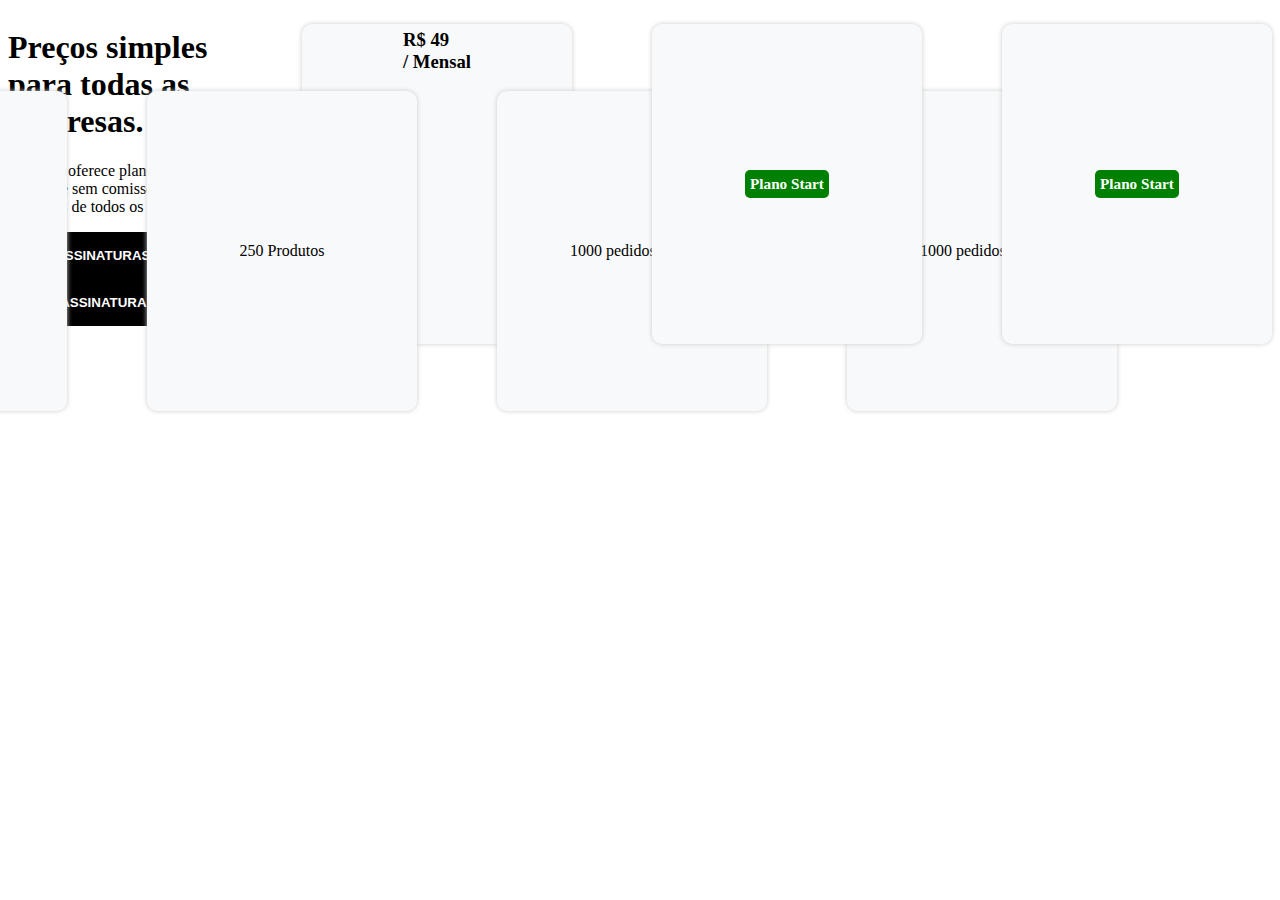
==== planos.html @ 564cc98e "first commit" ====
<!DOCTYPE html>
<html lang="en">
<head>
    <meta charset="UTF-8">
    <meta name="viewport" content="width=device-width, initial-scale=1.0">
    <title>Planos</title>
    <link rel="stylesheet" href="css/plans.css">
</head>
<body>

    <section id="plans">
        <div>
            <h1>Preços simples para todas as empresas.</h1>
            <p>RestApp oferece planos de preços simples e sem comissões para empresas de todos os tamanhos.</p>
            <div class="fpowajfopwa">
                <button>Assinaturas Mensais</button>
                <button>Assinaturas Anuais</button>
            </div>
        </div>
        <div class="plans">
            <ul>
                <li>
                    <h2 class="fowajfwa">Plano Start</h2>
                    <h3>
                        <span class="price">R$ 49</span>
                        <span>/</span>
                        <span>Mensal</span>
                    </h3>
                    <ul>
                        <li>1000 Pedidos / Mês</li>
                        <li>250 Produtos</li>
                        <li>1000 pedidos / mês</li>
                        <li>1000 pedidos / mês</li>
                    </ul>
                </li>
                <li>
                    <h2 class="fowajfwa">Plano Start</h2>
                </li>
                <li>
                    <h2 class="fowajfwa">Plano Start</h2>
                </li>
            </ul>
        </div>
    </section>
    
</body>
</html>
---- css/plans.css ----
#plans {
    display: flex;
}

ul {
    display: flex;
    list-style: none;
    justify-content: center;
}

ul li {
    display: flex;
    flex-direction: column;
    align-items: center;
    justify-content: center;
    border: none;
    padding: 10px;
    height: 300px;
    width: 250px;
    margin-right: 5rem;
    border-radius: 10px;
    background-color: #f8f9fa;
    box-shadow: 0px 0px 5px #ccc;
}

ul li .fowajfwa {
    background-color: green;
    color: #fff;
    font-size: .95rem;
    padding: 5px;
    border-radius: 5px;
}

ul li .price {
    display: flex;
}


ul li:last-child {
    margin-right: 0;
}

.fpowajfopwa {
    display: flex;
    flex-direction: column;
}

.fpowajfopwa button {
    padding: 1rem;
    border: none;
    border-radius: 10px;
    background-color: black;
    color: #fff;
    text-transform: uppercase;
    font-weight: bold;
}
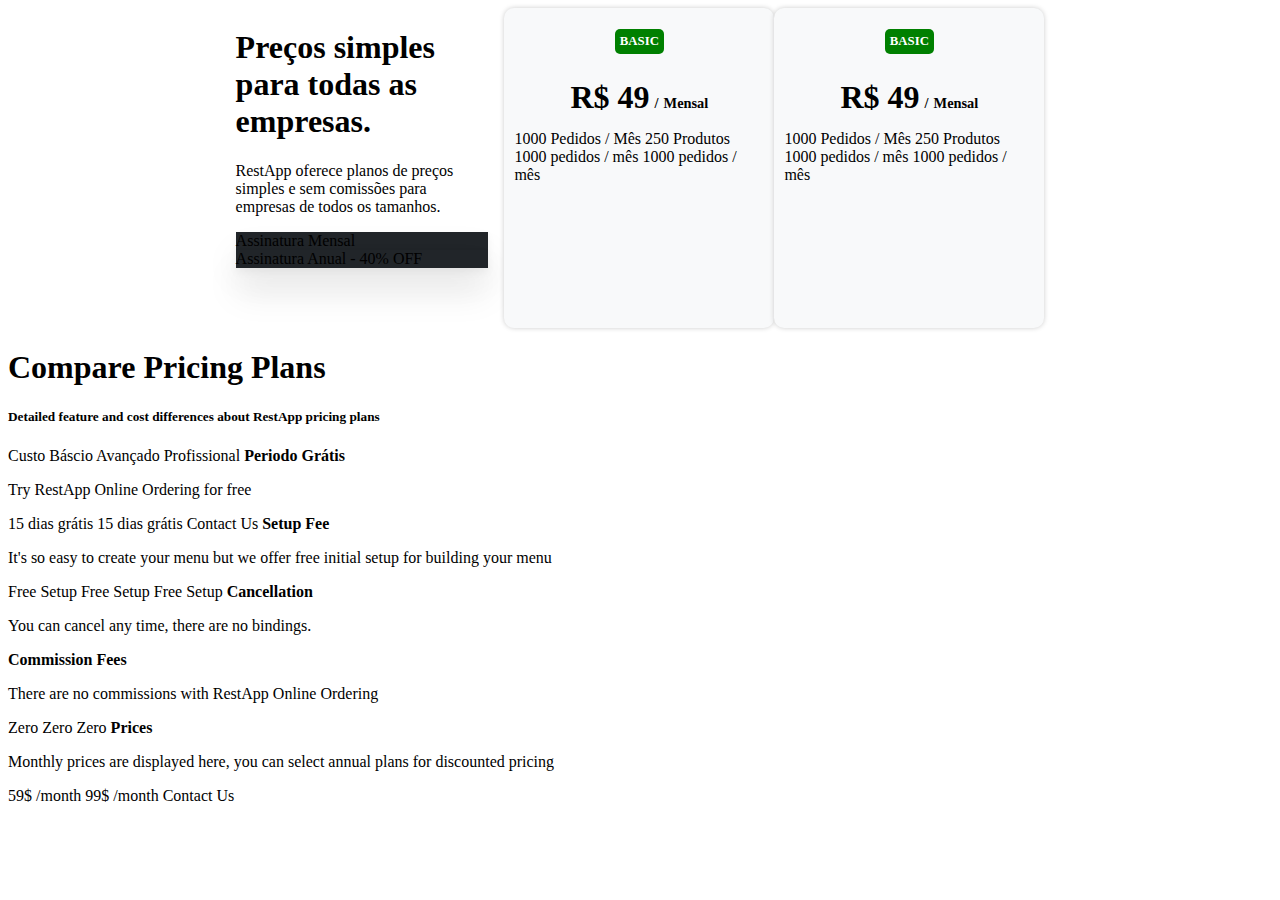
==== commit d5f3c709: "dwadwa" ====
--- a/planos.html
+++ b/planos.html
@@ -7,41 +7,136 @@
     <link rel="stylesheet" href="css/plans.css">
 </head>
 <body>
-
     <section id="plans">
-        <div>
+        <div class="dioawfow">
             <h1>Preços simples para todas as empresas.</h1>
             <p>RestApp oferece planos de preços simples e sem comissões para empresas de todos os tamanhos.</p>
             <div class="fpowajfopwa">
-                <button>Assinaturas Mensais</button>
-                <button>Assinaturas Anuais</button>
+            <input name="plan" id="mensal" type="radio">
+                <label for="mensal">Assinatura Mensal</label>
+            </input>
+            <input name="plan" id="anual" type="radio">
+                <label for="anual">Assinatura Anual - 40% OFF</label>
+            </input>
             </div>
         </div>
-        <div class="plans">
-            <ul>
-                <li>
-                    <h2 class="fowajfwa">Plano Start</h2>
-                    <h3>
-                        <span class="price">R$ 49</span>
-                        <span>/</span>
-                        <span>Mensal</span>
-                    </h3>
-                    <ul>
-                        <li>1000 Pedidos / Mês</li>
-                        <li>250 Produtos</li>
-                        <li>1000 pedidos / mês</li>
-                        <li>1000 pedidos / mês</li>
-                    </ul>
-                </li>
-                <li>
-                    <h2 class="fowajfwa">Plano Start</h2>
-                </li>
-                <li>
-                    <h2 class="fowajfwa">Plano Start</h2>
-                </li>
-            </ul>
+        <div class="content-plans">
+            <div class="plan">
+                <h2 class="title">Basic</h2>
+                <h3 class="price">
+                    <span class="value">R$ 49</span>
+                    <span>/</span>
+                    <span>Mensal</span>
+                </h3>
+                <div class="items">
+                    <span>1000 Pedidos / Mês</span>
+                    <span>250 Produtos</span>
+                    <span>1000 pedidos / mês</span>
+                    <span>1000 pedidos / mês</span>
+                </div>
+            </div>
+
+            <div class="plan">
+                <h2 class="title">Basic</h2>
+                <h3 class="price">
+                    <span class="value">R$ 49</span>
+                    <span>/</span>
+                    <span>Mensal</span>
+                </h3>
+                <div class="items">
+                    <span>1000 Pedidos / Mês</span>
+                    <span>250 Produtos</span>
+                    <span>1000 pedidos / mês</span>
+                    <span>1000 pedidos / mês</span>
+                </div>
+            </div>
         </div>
     </section>
     
+    <section>
+        <h1>Compare Pricing Plans</h1>
+        <h5>Detailed feature and cost differences about RestApp pricing plans</h5>
+        <tr>
+            <th>Custo</th>
+            <th>Báscio</th>
+            <th>Avançado</th>
+            <th>Profissional</th>
+        </tr>
+        <tr>
+            <td>
+                <strong>Periodo Grátis</strong>
+                <p>Try RestApp Online Ordering for free</p>
+            </td>
+            <td>
+                15 dias grátis
+            </td>
+            <td>
+                15 dias grátis
+            </td>
+            <td>
+                Contact Us
+            </td>
+        </tr>
+        <tr>
+            <td>
+                <strong>Setup Fee</strong>
+                <p>It's so easy to create your menu but we offer free initial setup for building your menu</p>
+            </td>
+            <td>
+                Free Setup
+            </td>
+            <td>
+                Free Setup
+            </td>
+            <td>
+                Free Setup
+            </td>
+        </tr>
+        <tr>
+            <td>
+                <strong>Cancellation</strong>
+                <p>You can cancel any time, there are no bindings.</p>
+            </td>
+            <td>
+                <i class="fas fa-check"></i>
+            </td>
+            <td>
+                <i class="fas fa-check"></i>
+            </td>
+            <td>
+                <i class="fas fa-check"></i>
+            </td>
+        </tr>
+        <tr>
+            <td>
+                <strong>Commission Fees</strong>
+                <p>There are no commissions with RestApp Online Ordering</p>
+            </td>
+            <td>
+                Zero
+            </td>
+            <td>
+                Zero
+            </td>
+            <td>
+                Zero
+            </td>
+        </tr>
+        <tr>
+            <td>
+                <strong>Prices</strong>
+                <p>Monthly prices are displayed here, you can select annual plans for discounted pricing</p>
+            </td>
+            <td>
+                59$ /month
+            </td>
+            <td>
+                99$ /month
+            </td>
+            <td>
+                Contact Us
+            </td>
+        </tr>
+    </section>
 </body>
 </html>--- a/css/plans.css
+++ b/css/plans.css
@@ -1,56 +1,72 @@
 #plans {
+    display: flex;
+    justify-content: center;
+    gap: 1rem;
+}
+
+#plans .dioawfow {
+    width: 20%;
+}
+
+#plans .content-plans {
     display: flex;
 }
 
-ul {
+#plans .fpowajfopwa {
     display: flex;
-    list-style: none;
-    justify-content: center;
+    flex-direction: column;
 }
 
-ul li {
+#plans .fpowajfopwa input[type="radio"] {
+    display: none;
+}
+
+
+#plans .fpowajfopwa label {
+    background-color: #212529;
+    box-shadow: 0 .25rem .5rem #0000000d,0 1.5rem 2.2rem #0000001a;
+}
+
+
+#plans .dawww {
+    background-color: #000;
+    border: none;
+    padding: 10px;
+    color: #ccc;
+    font-size: 1.2rem;
+    letter-spacing: 1px;
+    cursor: pointer;
+}
+
+#plans .content-plans .plan {
     display: flex;
     flex-direction: column;
     align-items: center;
-    justify-content: center;
     border: none;
     padding: 10px;
     height: 300px;
     width: 250px;
-    margin-right: 5rem;
     border-radius: 10px;
     background-color: #f8f9fa;
     box-shadow: 0px 0px 5px #ccc;
 }
 
-ul li .fowajfwa {
+#plans .content-plans .plan .title {
     background-color: green;
-    color: #fff;
-    font-size: .95rem;
+    font-size: .8rem;
     padding: 5px;
     border-radius: 5px;
+    color: #ffffff;
+    text-transform: uppercase;
 }
 
-ul li .price {
+#plans .content-plans .plan .price {
     display: flex;
+    font-size: .9rem;
+    align-items: baseline;
+    gap: 5px;
 }
 
-
-ul li:last-child {
-    margin-right: 0;
+#plans .content-plans .plan .price .value {
+    font-size: 2rem;
 }
-
-.fpowajfopwa {
-    display: flex;
-    flex-direction: column;
-}
-
-.fpowajfopwa button {
-    padding: 1rem;
-    border: none;
-    border-radius: 10px;
-    background-color: black;
-    color: #fff;
-    text-transform: uppercase;
-    font-weight: bold;
-}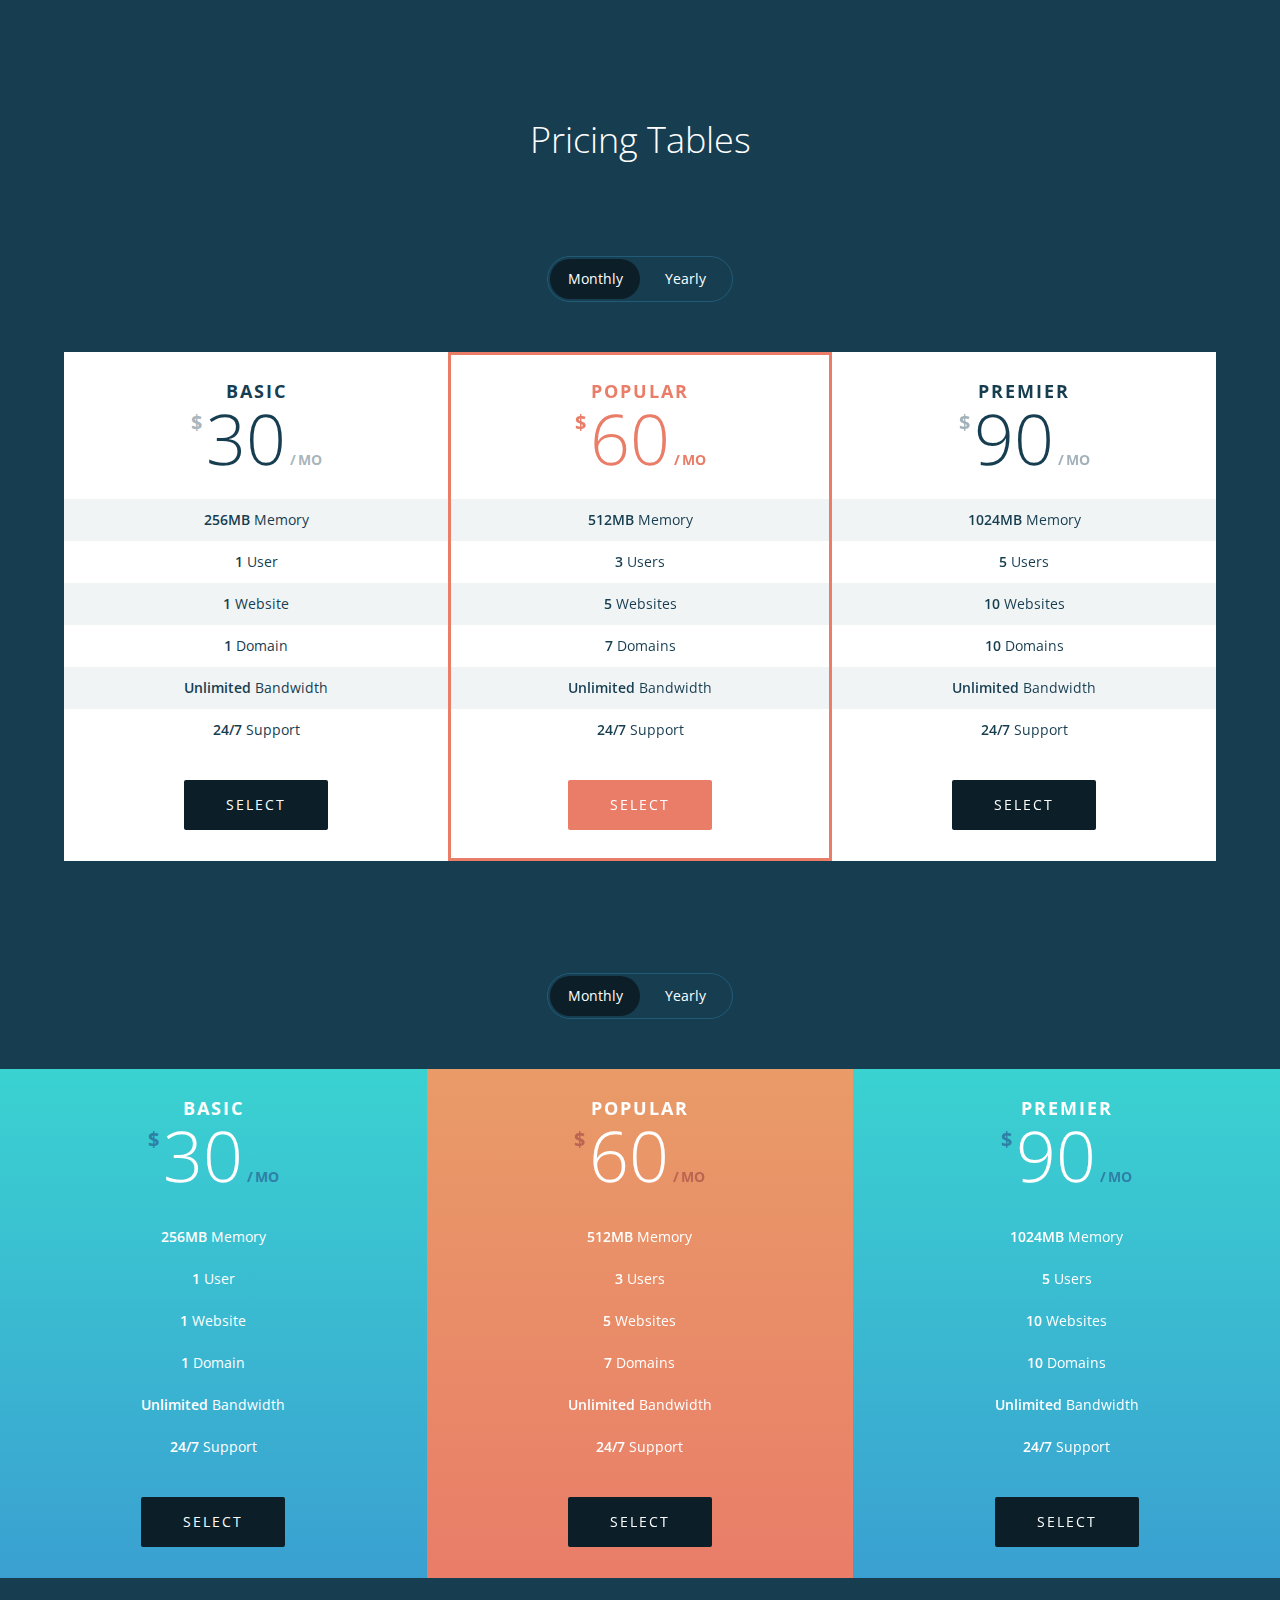
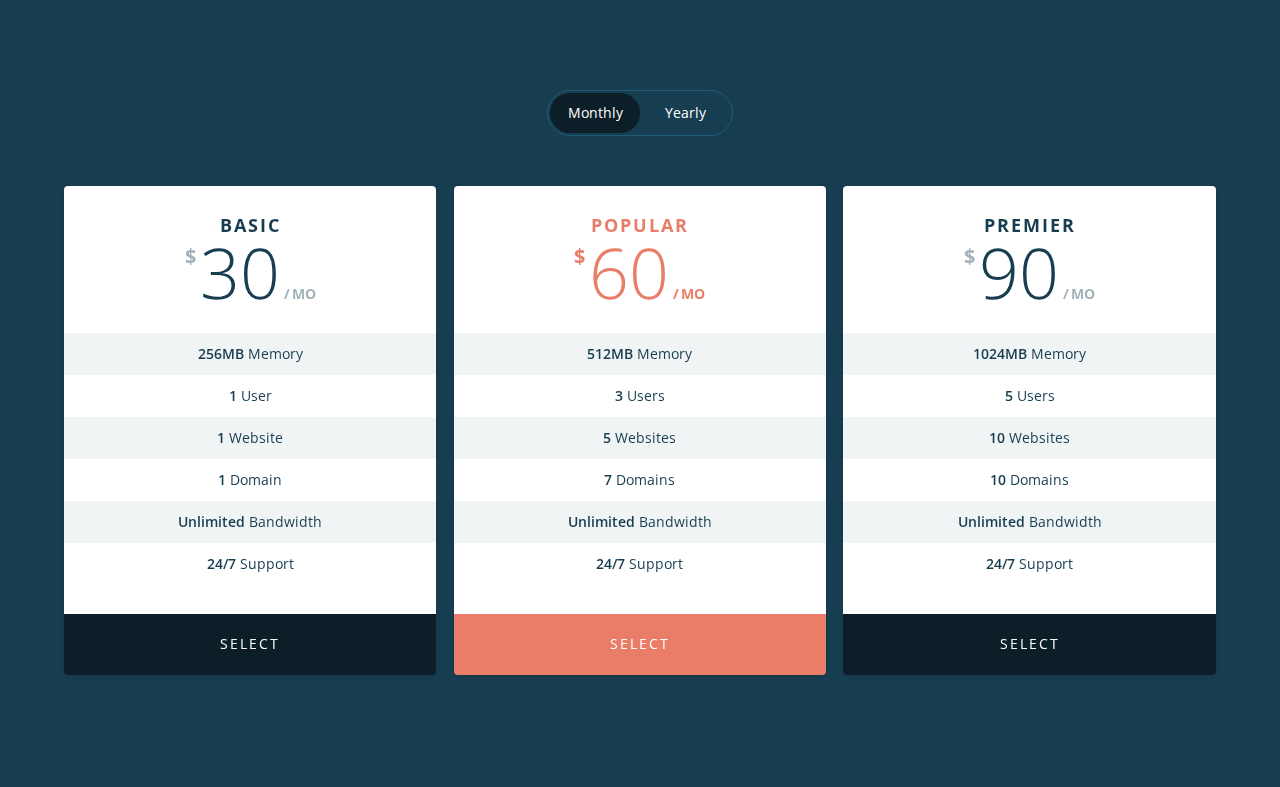
==== commit eb4209f8: "ajusts" ====
--- a/planos.html
+++ b/planos.html
@@ -1,142 +1,583 @@
-<!DOCTYPE html>
-<html lang="en">
+<!doctype html>
+<html lang="en" class="no-js">
 <head>
-    <meta charset="UTF-8">
-    <meta name="viewport" content="width=device-width, initial-scale=1.0">
-    <title>Planos</title>
-    <link rel="stylesheet" href="css/plans.css">
+	<meta charset="UTF-8">
+	<meta name="viewport" content="width=device-width, initial-scale=1">
+
+	<link href='http://fonts.googleapis.com/css?family=Open+Sans:400,300,700' rel='stylesheet' type='text/css'>
+
+	<link rel="stylesheet" href="css/reset.css"> <!-- CSS reset -->
+	<link rel="stylesheet" href="css/plan.css"> <!-- Resource style -->
+	<script src="js/modernizr.js"></script> <!-- Modernizr -->
+  	
+	<title>Pricing Tables | CodyHouse</title>
 </head>
 <body>
-    <section id="plans">
-        <div class="dioawfow">
-            <h1>Preços simples para todas as empresas.</h1>
-            <p>RestApp oferece planos de preços simples e sem comissões para empresas de todos os tamanhos.</p>
-            <div class="fpowajfopwa">
-            <input name="plan" id="mensal" type="radio">
-                <label for="mensal">Assinatura Mensal</label>
-            </input>
-            <input name="plan" id="anual" type="radio">
-                <label for="anual">Assinatura Anual - 40% OFF</label>
-            </input>
-            </div>
-        </div>
-        <div class="content-plans">
-            <div class="plan">
-                <h2 class="title">Basic</h2>
-                <h3 class="price">
-                    <span class="value">R$ 49</span>
-                    <span>/</span>
-                    <span>Mensal</span>
-                </h3>
-                <div class="items">
-                    <span>1000 Pedidos / Mês</span>
-                    <span>250 Produtos</span>
-                    <span>1000 pedidos / mês</span>
-                    <span>1000 pedidos / mês</span>
-                </div>
-            </div>
-
-            <div class="plan">
-                <h2 class="title">Basic</h2>
-                <h3 class="price">
-                    <span class="value">R$ 49</span>
-                    <span>/</span>
-                    <span>Mensal</span>
-                </h3>
-                <div class="items">
-                    <span>1000 Pedidos / Mês</span>
-                    <span>250 Produtos</span>
-                    <span>1000 pedidos / mês</span>
-                    <span>1000 pedidos / mês</span>
-                </div>
-            </div>
-        </div>
-    </section>
-    
-    <section>
-        <h1>Compare Pricing Plans</h1>
-        <h5>Detailed feature and cost differences about RestApp pricing plans</h5>
-        <tr>
-            <th>Custo</th>
-            <th>Báscio</th>
-            <th>Avançado</th>
-            <th>Profissional</th>
-        </tr>
-        <tr>
-            <td>
-                <strong>Periodo Grátis</strong>
-                <p>Try RestApp Online Ordering for free</p>
-            </td>
-            <td>
-                15 dias grátis
-            </td>
-            <td>
-                15 dias grátis
-            </td>
-            <td>
-                Contact Us
-            </td>
-        </tr>
-        <tr>
-            <td>
-                <strong>Setup Fee</strong>
-                <p>It's so easy to create your menu but we offer free initial setup for building your menu</p>
-            </td>
-            <td>
-                Free Setup
-            </td>
-            <td>
-                Free Setup
-            </td>
-            <td>
-                Free Setup
-            </td>
-        </tr>
-        <tr>
-            <td>
-                <strong>Cancellation</strong>
-                <p>You can cancel any time, there are no bindings.</p>
-            </td>
-            <td>
-                <i class="fas fa-check"></i>
-            </td>
-            <td>
-                <i class="fas fa-check"></i>
-            </td>
-            <td>
-                <i class="fas fa-check"></i>
-            </td>
-        </tr>
-        <tr>
-            <td>
-                <strong>Commission Fees</strong>
-                <p>There are no commissions with RestApp Online Ordering</p>
-            </td>
-            <td>
-                Zero
-            </td>
-            <td>
-                Zero
-            </td>
-            <td>
-                Zero
-            </td>
-        </tr>
-        <tr>
-            <td>
-                <strong>Prices</strong>
-                <p>Monthly prices are displayed here, you can select annual plans for discounted pricing</p>
-            </td>
-            <td>
-                59$ /month
-            </td>
-            <td>
-                99$ /month
-            </td>
-            <td>
-                Contact Us
-            </td>
-        </tr>
-    </section>
+	<header class="cd-header">
+		<h1>Pricing Tables</h1>
+	</header>
+
+	<div class="cd-pricing-container">
+		<div class="cd-pricing-switcher">
+			<p class="fieldset">
+				<input type="radio" name="duration-1" value="monthly" id="monthly-1" checked>
+				<label for="monthly-1">Monthly</label>
+				<input type="radio" name="duration-1" value="yearly" id="yearly-1">
+				<label for="yearly-1">Yearly</label>
+				<span class="cd-switch"></span>
+			</p>
+		</div> <!-- .cd-pricing-switcher -->
+		
+		<ul class="cd-pricing-list cd-bounce-invert">
+			<li>
+				<ul class="cd-pricing-wrapper">
+					<li data-type="monthly" class="is-visible">
+						<header class="cd-pricing-header">
+							<h2>Basic</h2>
+
+							<div class="cd-price">
+								<span class="cd-currency">$</span>
+								<span class="cd-value">30</span>
+								<span class="cd-duration">mo</span>
+							</div>
+						</header> <!-- .cd-pricing-header -->
+
+						<div class="cd-pricing-body">
+							<ul class="cd-pricing-features">
+								<li><em>256MB</em> Memory</li>
+								<li><em>1</em> User</li>
+								<li><em>1</em> Website</li>
+								<li><em>1</em> Domain</li>
+								<li><em>Unlimited</em> Bandwidth</li>
+								<li><em>24/7</em> Support</li>
+							</ul>
+						</div> <!-- .cd-pricing-body -->
+
+						<footer class="cd-pricing-footer">
+							<a class="cd-select" href="http://codyhouse.co/?p=429">Select</a>
+						</footer> <!-- .cd-pricing-footer -->
+					</li>
+
+					<li data-type="yearly" class="is-hidden">
+						<header class="cd-pricing-header">
+							<h2>Basic</h2>
+							<div class="cd-price">
+								<span class="cd-currency">$</span>
+								<span class="cd-value">320</span>
+								<span class="cd-duration">yr</span>
+							</div>
+						</header> <!-- .cd-pricing-header -->
+
+						<div class="cd-pricing-body">
+							<ul class="cd-pricing-features">
+								<li><em>256MB</em> Memory</li>
+								<li><em>1</em> User</li>
+								<li><em>1</em> Website</li>
+								<li><em>1</em> Domain</li>
+								<li><em>Unlimited</em> Bandwidth</li>
+								<li><em>24/7</em> Support</li>
+							</ul>
+						</div> <!-- .cd-pricing-body -->
+
+						<footer class="cd-pricing-footer">
+							<a class="cd-select" href="http://codyhouse.co/?p=429">Select</a>
+						</footer> <!-- .cd-pricing-footer -->
+					</li>
+				</ul> <!-- .cd-pricing-wrapper -->
+			</li>
+
+			<li class="cd-popular">
+				<ul class="cd-pricing-wrapper">
+					<li data-type="monthly" class="is-visible">
+						<header class="cd-pricing-header">
+							<h2>Popular</h2>
+
+							<div class="cd-price">
+								<span class="cd-currency">$</span>
+								<span class="cd-value">60</span>
+								<span class="cd-duration">mo</span>
+							</div>
+						</header> <!-- .cd-pricing-header -->
+
+						<div class="cd-pricing-body">
+							<ul class="cd-pricing-features">
+								<li><em>512MB</em> Memory</li>
+								<li><em>3</em> Users</li>
+								<li><em>5</em> Websites</li>
+								<li><em>7</em> Domains</li>
+								<li><em>Unlimited</em> Bandwidth</li>
+								<li><em>24/7</em> Support</li>
+							</ul>
+						</div> <!-- .cd-pricing-body -->
+
+						<footer class="cd-pricing-footer">
+							<a class="cd-select" href="http://codyhouse.co/?p=429">Select</a>
+						</footer> <!-- .cd-pricing-footer -->
+					</li>
+
+					<li data-type="yearly" class="is-hidden">
+						<header class="cd-pricing-header">
+							<h2>Popular</h2>
+
+							<div class="cd-price">
+								<span class="cd-currency">$</span>
+								<span class="cd-value">630</span>
+								<span class="cd-duration">yr</span>
+							</div>
+						</header> <!-- .cd-pricing-header -->
+
+						<div class="cd-pricing-body">
+							<ul class="cd-pricing-features">
+								<li><em>512MB</em> Memory</li>
+								<li><em>3</em> Users</li>
+								<li><em>5</em> Websites</li>
+								<li><em>7</em> Domains</li>
+								<li><em>Unlimited</em> Bandwidth</li>
+								<li><em>24/7</em> Support</li>
+							</ul>
+						</div> <!-- .cd-pricing-body -->
+
+						<footer class="cd-pricing-footer">
+							<a class="cd-select" href="http://codyhouse.co/?p=429">Select</a>
+						</footer> <!-- .cd-pricing-footer -->
+					</li>
+				</ul> <!-- .cd-pricing-wrapper -->
+			</li>
+
+			<li>
+				<ul class="cd-pricing-wrapper">
+					<li data-type="monthly" class="is-visible">
+						<header class="cd-pricing-header">
+							<h2>Premier</h2>
+
+							<div class="cd-price">
+								<span class="cd-currency">$</span>
+								<span class="cd-value">90</span>
+								<span class="cd-duration">mo</span>
+							</div>
+						</header> <!-- .cd-pricing-header -->
+
+						<div class="cd-pricing-body">
+							<ul class="cd-pricing-features">
+								<li><em>1024MB</em> Memory</li>
+								<li><em>5</em> Users</li>
+								<li><em>10</em> Websites</li>
+								<li><em>10</em> Domains</li>
+								<li><em>Unlimited</em> Bandwidth</li>
+								<li><em>24/7</em> Support</li>
+							</ul>
+						</div> <!-- .cd-pricing-body -->
+
+						<footer class="cd-pricing-footer">
+							<a class="cd-select" href="http://codyhouse.co/?p=429">Select</a>
+						</footer>  <!-- .cd-pricing-footer -->
+					</li>
+
+					<li data-type="yearly" class="is-hidden">
+						<header class="cd-pricing-header">
+							<h2>Premier</h2>
+							<div class="cd-price">
+								<span class="cd-currency">$</span>
+								<span class="cd-value">950</span>
+								<span class="cd-duration">yr</span>
+							</div>
+						</header> <!-- .cd-pricing-header -->
+
+						<div class="cd-pricing-body">
+							<ul class="cd-pricing-features">
+								<li><em>1024MB</em> Memory</li>
+								<li><em>5</em> Users</li>
+								<li><em>10</em> Websites</li>
+								<li><em>10</em> Domains</li>
+								<li><em>Unlimited</em> Bandwidth</li>
+								<li><em>24/7</em> Support</li>
+							</ul>
+						</div> <!-- .cd-pricing-body -->
+
+						<footer class="cd-pricing-footer">
+							<a class="cd-select" href="http://codyhouse.co/?p=429">Select</a>
+						</footer>  <!-- .cd-pricing-footer -->
+					</li>
+				</ul> <!-- .cd-pricing-wrapper -->
+			</li>
+		</ul> <!-- .cd-pricing-list -->
+	</div> <!-- .cd-pricing-container -->
+
+	<div class="cd-pricing-container cd-full-width cd-secondary-theme">
+		<div class="cd-pricing-switcher">
+			<p class="fieldset">
+				<input type="radio" name="duration" value="monthly" id="monthly" checked>
+				<label for="monthly">Monthly</label>
+				<input type="radio" name="duration" value="yearly" id="yearly">
+				<label for="yearly">Yearly</label>
+				<span class="cd-switch"></span>
+			</p>
+		</div> <!-- .cd-pricing-switcher -->
+
+		<ul class="cd-pricing-list cd-bounce-invert">
+			<li>
+				<ul class="cd-pricing-wrapper">
+					<li data-type="monthly" class="is-visible">
+						<header class="cd-pricing-header">
+							<h2>Basic</h2>
+
+							<div class="cd-price">
+								<span class="cd-currency">$</span>
+								<span class="cd-value">30</span>
+								<span class="cd-duration">mo</span>
+							</div>
+						</header> <!-- .cd-pricing-header -->
+
+						<div class="cd-pricing-body">
+							<ul class="cd-pricing-features">
+								<li><em>256MB</em> Memory</li>
+								<li><em>1</em> User</li>
+								<li><em>1</em> Website</li>
+								<li><em>1</em> Domain</li>
+								<li><em>Unlimited</em> Bandwidth</li>
+								<li><em>24/7</em> Support</li>
+							</ul>
+						</div> <!-- .cd-pricing-body -->
+
+						<footer class="cd-pricing-footer">
+							<a class="cd-select" href="http://codyhouse.co/?p=429">Select</a>
+						</footer> <!-- .cd-pricing-footer -->
+					</li>
+
+					<li data-type="yearly" class="is-hidden">
+						<header class="cd-pricing-header">
+							<h2>Basic</h2>
+
+							<div class="cd-price">
+								<span class="cd-currency">$</span>
+								<span class="cd-value">320</span>
+								<span class="cd-duration">yr</span>
+							</div>
+						</header> <!-- .cd-pricing-header -->
+
+						<div class="cd-pricing-body">
+							<ul class="cd-pricing-features">
+								<li><em>256MB</em> Memory</li>
+								<li><em>1</em> User</li>
+								<li><em>1</em> Website</li>
+								<li><em>1</em> Domain</li>
+								<li><em>Unlimited</em> Bandwidth</li>
+								<li><em>24/7</em> Support</li>
+							</ul>
+						</div> <!-- .cd-pricing-body -->
+
+						<footer class="cd-pricing-footer">
+							<a class="cd-select" href="http://codyhouse.co/?p=429">Select</a>
+						</footer> <!-- .cd-pricing-footer -->
+					</li>
+				</ul> <!-- .cd-pricing-wrapper -->
+			</li>
+
+			<li class="cd-popular">
+				<ul class="cd-pricing-wrapper">
+					<li data-type="monthly" class="is-visible">
+						<header class="cd-pricing-header">
+							<h2>Popular</h2>
+
+							<div class="cd-price">
+								<span class="cd-currency">$</span>
+								<span class="cd-value">60</span>
+								<span class="cd-duration">mo</span>
+							</div>
+						</header> <!-- .cd-pricing-header -->
+
+						<div class="cd-pricing-body">
+							<ul class="cd-pricing-features">
+								<li><em>512MB</em> Memory</li>
+								<li><em>3</em> Users</li>
+								<li><em>5</em> Websites</li>
+								<li><em>7</em> Domains</li>
+								<li><em>Unlimited</em> Bandwidth</li>
+								<li><em>24/7</em> Support</li>
+							</ul>
+						</div> <!-- .cd-pricing-body -->
+
+						<footer class="cd-pricing-footer">
+							<a class="cd-select" href="http://codyhouse.co/?p=429">Select</a>
+						</footer> <!-- .cd-pricing-footer -->
+					</li>
+
+					<li data-type="yearly" class="is-hidden">
+						<header class="cd-pricing-header">
+							<h2>Popular</h2>
+
+							<div class="cd-price">
+								<span class="cd-currency">$</span>
+								<span class="cd-value">630</span>
+								<span class="cd-duration">yr</span>
+							</div>
+						</header> <!-- .cd-pricing-header -->
+
+						<div class="cd-pricing-body">
+							<ul class="cd-pricing-features">
+								<li><em>512MB</em> Memory</li>
+								<li><em>3</em> Users</li>
+								<li><em>5</em> Websites</li>
+								<li><em>7</em> Domains</li>
+								<li><em>Unlimited</em> Bandwidth</li>
+								<li><em>24/7</em> Support</li>
+							</ul>
+						</div> <!-- .cd-pricing-body -->
+
+						<footer class="cd-pricing-footer">
+							<a class="cd-select" href="http://codyhouse.co/?p=429">Select</a>
+						</footer> <!-- .cd-pricing-footer -->
+					</li>
+				</ul>
+			</li> <!-- .cd-pricing-wrapper -->
+
+			<li>
+				<ul class="cd-pricing-wrapper">
+					<li data-type="monthly" class="is-visible">
+						<header class="cd-pricing-header">
+							<h2>Premier</h2>
+
+							<div class="cd-price">
+								<span class="cd-currency">$</span>
+								<span class="cd-value">90</span>
+								<span class="cd-duration">mo</span>
+							</div>
+						</header> <!-- .cd-pricing-header -->
+
+						<div class="cd-pricing-body">
+							<ul class="cd-pricing-features">
+								<li><em>1024MB</em> Memory</li>
+								<li><em>5</em> Users</li>
+								<li><em>10</em> Websites</li>
+								<li><em>10</em> Domains</li>
+								<li><em>Unlimited</em> Bandwidth</li>
+								<li><em>24/7</em> Support</li>
+							</ul>
+						</div> <!-- .cd-pricing-body -->
+
+						<footer class="cd-pricing-footer">
+							<a class="cd-select" href="http://codyhouse.co/?p=429">Select</a>
+						</footer> <!-- .cd-pricing-footer -->
+					</li>
+
+					<li data-type="yearly" class="is-hidden">
+						<header class="cd-pricing-header">
+							<h2>Premier</h2>
+
+							<div class="cd-price">
+								<span class="cd-currency">$</span>
+								<span class="cd-value">950</span>
+								<span class="cd-duration">yr</span>
+							</div>
+						</header> <!-- .cd-pricing-header -->
+
+						<div class="cd-pricing-body">
+							<ul class="cd-pricing-features">
+								<li><em>1024MB</em> Memory</li>
+								<li><em>5</em> Users</li>
+								<li><em>10</em> Websites</li>
+								<li><em>10</em> Domains</li>
+								<li><em>Unlimited</em> Bandwidth</li>
+								<li><em>24/7</em> Support</li>
+							</ul>
+						</div> <!-- .cd-pricing-body -->
+
+						<footer class="cd-pricing-footer">
+							<a class="cd-select" href="http://codyhouse.co/?p=429">Select</a>
+						</footer> <!-- .cd-pricing-footer -->
+					</li>
+				</ul> <!-- .cd-pricing-wrapper -->
+			</li>
+		</ul> <!-- .cd-pricing-list -->
+	</div> <!-- .cd-pricing-container -->
+
+	<div class="cd-pricing-container cd-has-margins">
+		<div class="cd-pricing-switcher">
+			<p class="fieldset">
+				<input type="radio" name="duration-2" value="monthly" id="monthly-2" checked>
+				<label for="monthly-2">Monthly</label>
+				<input type="radio" name="duration-2" value="yearly" id="yearly-2">
+				<label for="yearly-2">Yearly</label>
+				<span class="cd-switch"></span>
+			</p>
+		</div> <!-- .cd-pricing-switcher -->
+
+		<ul class="cd-pricing-list cd-bounce-invert">
+			<li>
+				<ul class="cd-pricing-wrapper">
+					<li data-type="monthly" class="is-visible">
+						<header class="cd-pricing-header">
+							<h2>Basic</h2>
+
+							<div class="cd-price">
+								<span class="cd-currency">$</span>
+								<span class="cd-value">30</span>
+								<span class="cd-duration">mo</span>
+							</div>
+						</header> <!-- .cd-pricing-header -->
+
+						<div class="cd-pricing-body">
+							<ul class="cd-pricing-features">
+								<li><em>256MB</em> Memory</li>
+								<li><em>1</em> User</li>
+								<li><em>1</em> Website</li>
+								<li><em>1</em> Domain</li>
+								<li><em>Unlimited</em> Bandwidth</li>
+								<li><em>24/7</em> Support</li>
+							</ul>
+						</div> <!-- .cd-pricing-body -->
+
+						<footer class="cd-pricing-footer">
+							<a class="cd-select" href="http://codyhouse.co/?p=429">Select</a>
+						</footer>  <!-- .cd-pricing-footer -->
+					</li>
+
+					<li data-type="yearly" class="is-hidden">
+						<header class="cd-pricing-header">
+							<h2>Basic</h2>
+
+							<div class="cd-price">
+								<span class="cd-currency">$</span>
+								<span class="cd-value">320</span>
+								<span class="cd-duration">yr</span>
+							</div>
+						</header> <!-- .cd-pricing-header -->
+
+						<div class="cd-pricing-body">
+							<ul class="cd-pricing-features">
+								<li><em>256MB</em> Memory</li>
+								<li><em>1</em> User</li>
+								<li><em>1</em> Website</li>
+								<li><em>1</em> Domain</li>
+								<li><em>Unlimited</em> Bandwidth</li>
+								<li><em>24/7</em> Support</li>
+							</ul>
+						</div> <!-- .cd-pricing-body -->
+
+						<footer class="cd-pricing-footer">
+							<a class="cd-select" href="http://codyhouse.co/?p=429">Select</a>
+						</footer>  <!-- .cd-pricing-footer -->
+					</li>
+				</ul> <!-- .cd-pricing-wrapper -->
+			</li>
+
+			<li class="cd-popular">
+				<ul class="cd-pricing-wrapper">
+					<li data-type="monthly" class="is-visible">
+						<header class="cd-pricing-header">
+							<h2>Popular</h2>
+							<div class="cd-price">
+								<span class="cd-currency">$</span>
+								<span class="cd-value">60</span>
+								<span class="cd-duration">mo</span>
+							</div>
+						</header> <!-- .cd-pricing-header -->
+
+						<div class="cd-pricing-body">
+							<ul class="cd-pricing-features">
+								<li><em>512MB</em> Memory</li>
+								<li><em>3</em> Users</li>
+								<li><em>5</em> Websites</li>
+								<li><em>7</em> Domains</li>
+								<li><em>Unlimited</em> Bandwidth</li>
+								<li><em>24/7</em> Support</li>
+							</ul>
+						</div> <!-- .cd-pricing-body -->
+
+						<footer class="cd-pricing-footer">
+							<a class="cd-select" href="http://codyhouse.co/?p=429">Select</a>
+						</footer>  <!-- .cd-pricing-footer -->
+					</li>
+
+					<li data-type="yearly" class="is-hidden">
+						<header class="cd-pricing-header">
+							<h2>Popular</h2>
+
+							<div class="cd-price">
+								<span class="cd-currency">$</span>
+								<span class="cd-value">630</span>
+								<span class="cd-duration">yr</span>
+							</div>
+						</header> <!-- .cd-pricing-header -->
+
+						<div class="cd-pricing-body">
+							<ul class="cd-pricing-features">
+								<li><em>512MB</em> Memory</li>
+								<li><em>3</em> Users</li>
+								<li><em>5</em> Websites</li>
+								<li><em>7</em> Domains</li>
+								<li><em>Unlimited</em> Bandwidth</li>
+								<li><em>24/7</em> Support</li>
+							</ul>
+						</div> <!-- .cd-pricing-body -->
+
+						<footer class="cd-pricing-footer">
+							<a class="cd-select" href="http://codyhouse.co/?p=429">Select</a>
+						</footer>  <!-- .cd-pricing-footer -->
+					</li>
+				</ul> <!-- .cd-pricing-wrapper -->
+			</li>
+
+			<li>
+				<ul class="cd-pricing-wrapper">
+					<li data-type="monthly" class="is-visible">
+						<header class="cd-pricing-header">
+							<h2>Premier</h2>
+
+							<div class="cd-price">
+								<span class="cd-currency">$</span>
+								<span class="cd-value">90</span>
+								<span class="cd-duration">mo</span>
+							</div>
+						</header> <!-- .cd-pricing-header -->
+
+						<div class="cd-pricing-body">
+							<ul class="cd-pricing-features">
+								<li><em>1024MB</em> Memory</li>
+								<li><em>5</em> Users</li>
+								<li><em>10</em> Websites</li>
+								<li><em>10</em> Domains</li>
+								<li><em>Unlimited</em> Bandwidth</li>
+								<li><em>24/7</em> Support</li>
+							</ul>
+						</div> <!-- .cd-pricing-body -->
+
+						<footer class="cd-pricing-footer">
+							<a class="cd-select" href="http://codyhouse.co/?p=429">Select</a>
+						</footer>  <!-- .cd-pricing-footer -->
+					</li>
+
+					<li data-type="yearly" class="is-hidden">
+						<header class="cd-pricing-header">
+							<h2>Premier</h2>
+
+							<div class="cd-price">
+								<span class="cd-currency">$</span>
+								<span class="cd-value">950</span>
+								<span class="cd-duration">yr</span>
+							</div>
+						</header> <!-- .cd-pricing-header -->
+
+						<div class="cd-pricing-body">
+							<ul class="cd-pricing-features">
+								<li><em>1024MB</em> Memory</li>
+								<li><em>5</em> Users</li>
+								<li><em>10</em> Websites</li>
+								<li><em>10</em> Domains</li>
+								<li><em>Unlimited</em> Bandwidth</li>
+								<li><em>24/7</em> Support</li>
+							</ul>
+						</div> <!-- .cd-pricing-body -->
+
+						<footer class="cd-pricing-footer">
+							<a class="cd-select" href="http://codyhouse.co/?p=429">Select</a>
+						</footer>  <!-- .cd-pricing-footer -->
+					</li>
+				</ul> <!-- .cd-pricing-wrapper -->
+			</li>
+		</ul> <!-- .cd-pricing-list -->
+	</div> <!-- .cd-pricing-container -->	
+<script src="js/jquery-2.1.1.js"></script>
+<script src="js/main.js"></script> <!-- Resource jQuery -->
 </body>
 </html>--- a/css/plan.css
+++ b/css/plan.css
@@ -0,0 +1,782 @@
+/* -------------------------------- 
+
+Primary style
+
+-------------------------------- */
+*, *::after, *::before {
+  -webkit-box-sizing: border-box;
+  -moz-box-sizing: border-box;
+  box-sizing: border-box;
+}
+
+html {
+  font-size: 62.5%;
+}
+
+html * {
+  -webkit-font-smoothing: antialiased;
+  -moz-osx-font-smoothing: grayscale;
+}
+
+body {
+  font-size: 1.6rem;
+  font-family: "Open Sans", sans-serif;
+  color: #173d50;
+  background-color: #173d50;
+}
+
+a {
+  color: #e97d68;
+  text-decoration: none;
+}
+
+/* -------------------------------- 
+
+Main Components 
+
+-------------------------------- */
+.cd-header {
+  height: 100px;
+  line-height: 170px;
+  position: relative;
+}
+.cd-header h1 {
+  text-align: center;
+  color: #FFFFFF;
+  font-size: 2.2rem;
+}
+@media only screen and (min-width: 768px) {
+  .cd-header {
+    height: 160px;
+    line-height: 280px;
+  }
+  .cd-header h1 {
+    font-size: 3.6rem;
+    font-weight: 300;
+  }
+}
+
+.cd-pricing-container {
+  width: 90%;
+  max-width: 1170px;
+  margin: 4em auto;
+}
+@media only screen and (min-width: 768px) {
+  .cd-pricing-container {
+    margin: 6em auto;
+  }
+  .cd-pricing-container.cd-full-width {
+    width: 100%;
+    max-width: none;
+  }
+}
+
+.cd-pricing-switcher {
+  text-align: center;
+}
+.cd-pricing-switcher .fieldset {
+  display: inline-block;
+  position: relative;
+  padding: 2px;
+  border-radius: 50em;
+  border: 1px solid #225b78;
+}
+.cd-pricing-switcher input[type="radio"] {
+  position: absolute;
+  opacity: 0;
+}
+.cd-pricing-switcher label {
+  position: relative;
+  z-index: 1;
+  display: inline-block;
+  float: left;
+  width: 90px;
+  height: 40px;
+  line-height: 40px;
+  cursor: pointer;
+  font-size: 1.4rem;
+  color: #FFFFFF;
+}
+.cd-pricing-switcher .cd-switch {
+  /* floating background */
+  position: absolute;
+  top: 2px;
+  left: 2px;
+  height: 40px;
+  width: 90px;
+  background-color: #0c1f28;
+  border-radius: 50em;
+  -webkit-transition: -webkit-transform 0.5s;
+  -moz-transition: -moz-transform 0.5s;
+  transition: transform 0.5s;
+}
+.cd-pricing-switcher input[type="radio"]:checked + label + .cd-switch,
+.cd-pricing-switcher input[type="radio"]:checked + label:nth-of-type(n) + .cd-switch {
+  /* use label:nth-of-type(n) to fix a bug on safari with multiple adjacent-sibling selectors*/
+  -webkit-transform: translateX(90px);
+  -moz-transform: translateX(90px);
+  -ms-transform: translateX(90px);
+  -o-transform: translateX(90px);
+  transform: translateX(90px);
+}
+
+.no-js .cd-pricing-switcher {
+  display: none;
+}
+
+.cd-pricing-list {
+  margin: 2em 0 0;
+}
+.cd-pricing-list > li {
+  position: relative;
+  margin-bottom: 1em;
+}
+@media only screen and (min-width: 768px) {
+  .cd-pricing-list {
+    margin: 3em 0 0;
+  }
+  .cd-pricing-list:after {
+    content: "";
+    display: table;
+    clear: both;
+  }
+  .cd-pricing-list > li {
+    width: 33.3333333333%;
+    float: left;
+  }
+  .cd-has-margins .cd-pricing-list > li {
+    width: 32.3333333333%;
+    float: left;
+    margin-right: 1.5%;
+  }
+  .cd-has-margins .cd-pricing-list > li:last-of-type {
+    margin-right: 0;
+  }
+}
+
+.cd-pricing-wrapper {
+  /* this is the item that rotates */
+  position: relative;
+}
+.touch .cd-pricing-wrapper {
+  /* fix a bug on IOS8 - rotating elements dissapear*/
+  -webkit-perspective: 2000px;
+  -moz-perspective: 2000px;
+  perspective: 2000px;
+}
+.cd-pricing-wrapper.is-switched .is-visible {
+  /* totate the tables - anticlockwise rotation */
+  -webkit-transform: rotateY(180deg);
+  -moz-transform: rotateY(180deg);
+  -ms-transform: rotateY(180deg);
+  -o-transform: rotateY(180deg);
+  transform: rotateY(180deg);
+  -webkit-animation: cd-rotate 0.5s;
+  -moz-animation: cd-rotate 0.5s;
+  animation: cd-rotate 0.5s;
+}
+.cd-pricing-wrapper.is-switched .is-hidden {
+  /* totate the tables - anticlockwise rotation */
+  -webkit-transform: rotateY(0);
+  -moz-transform: rotateY(0);
+  -ms-transform: rotateY(0);
+  -o-transform: rotateY(0);
+  transform: rotateY(0);
+  -webkit-animation: cd-rotate-inverse 0.5s;
+  -moz-animation: cd-rotate-inverse 0.5s;
+  animation: cd-rotate-inverse 0.5s;
+  opacity: 0;
+}
+.cd-pricing-wrapper.is-switched .is-selected {
+  opacity: 1;
+}
+.cd-pricing-wrapper.is-switched.reverse-animation .is-visible {
+  /* invert rotation direction - clockwise rotation */
+  -webkit-transform: rotateY(-180deg);
+  -moz-transform: rotateY(-180deg);
+  -ms-transform: rotateY(-180deg);
+  -o-transform: rotateY(-180deg);
+  transform: rotateY(-180deg);
+  -webkit-animation: cd-rotate-back 0.5s;
+  -moz-animation: cd-rotate-back 0.5s;
+  animation: cd-rotate-back 0.5s;
+}
+.cd-pricing-wrapper.is-switched.reverse-animation .is-hidden {
+  /* invert rotation direction - clockwise rotation */
+  -webkit-transform: rotateY(0);
+  -moz-transform: rotateY(0);
+  -ms-transform: rotateY(0);
+  -o-transform: rotateY(0);
+  transform: rotateY(0);
+  -webkit-animation: cd-rotate-inverse-back 0.5s;
+  -moz-animation: cd-rotate-inverse-back 0.5s;
+  animation: cd-rotate-inverse-back 0.5s;
+  opacity: 0;
+}
+.cd-pricing-wrapper.is-switched.reverse-animation .is-selected {
+  opacity: 1;
+}
+.cd-pricing-wrapper > li {
+  background-color: #FFFFFF;
+  -webkit-backface-visibility: hidden;
+  backface-visibility: hidden;
+  /* Firefox bug - 3D CSS transform, jagged edges */
+  outline: 1px solid transparent;
+}
+.cd-pricing-wrapper > li::after {
+  /* subtle gradient layer on the right - to indicate it's possible to scroll */
+  content: '';
+  position: absolute;
+  top: 0;
+  right: 0;
+  height: 100%;
+  width: 50px;
+  pointer-events: none;
+  background: -webkit-linear-gradient( right , #FFFFFF, rgba(255, 255, 255, 0));
+  background: linear-gradient(to left, #FFFFFF, rgba(255, 255, 255, 0));
+}
+.cd-pricing-wrapper > li.is-ended::after {
+  /* class added in jQuery - remove the gradient layer when it's no longer possible to scroll */
+  display: none;
+}
+.cd-pricing-wrapper .is-visible {
+  /* the front item, visible by default */
+  position: relative;
+  z-index: 5;
+}
+.cd-pricing-wrapper .is-hidden {
+  /* the hidden items, right behind the front one */
+  position: absolute;
+  top: 0;
+  left: 0;
+  height: 100%;
+  width: 100%;
+  z-index: 1;
+  -webkit-transform: rotateY(180deg);
+  -moz-transform: rotateY(180deg);
+  -ms-transform: rotateY(180deg);
+  -o-transform: rotateY(180deg);
+  transform: rotateY(180deg);
+}
+.cd-pricing-wrapper .is-selected {
+  /* the next item that will be visible */
+  z-index: 3 !important;
+}
+@media only screen and (min-width: 768px) {
+  .cd-pricing-wrapper > li::before {
+    /* separator between pricing tables - visible when number of tables > 3 */
+    content: '';
+    position: absolute;
+    z-index: 6;
+    left: -1px;
+    top: 50%;
+    bottom: auto;
+    -webkit-transform: translateY(-50%);
+    -moz-transform: translateY(-50%);
+    -ms-transform: translateY(-50%);
+    -o-transform: translateY(-50%);
+    transform: translateY(-50%);
+    height: 50%;
+    width: 1px;
+    background-color: #b1d6e8;
+  }
+  .cd-pricing-wrapper > li::after {
+    /* hide gradient layer */
+    display: none;
+  }
+  .cd-popular .cd-pricing-wrapper > li {
+    box-shadow: inset 0 0 0 3px #e97d68;
+  }
+  .cd-has-margins .cd-pricing-wrapper > li, .cd-has-margins .cd-popular .cd-pricing-wrapper > li {
+    box-shadow: 0 1px 5px rgba(0, 0, 0, 0.1);
+  }
+  .cd-secondary-theme .cd-pricing-wrapper > li {
+    background: #3aa0d1;
+    background: -webkit-linear-gradient( bottom , #3aa0d1, #3ad2d1);
+    background: linear-gradient(to top, #3aa0d1, #3ad2d1);
+  }
+  .cd-secondary-theme .cd-popular .cd-pricing-wrapper > li {
+    background: #e97d68;
+    background: -webkit-linear-gradient( bottom , #e97d68, #e99b68);
+    background: linear-gradient(to top, #e97d68, #e99b68);
+    box-shadow: none;
+  }
+  :nth-of-type(1) > .cd-pricing-wrapper > li::before {
+    /* hide table separator for the first table */
+    display: none;
+  }
+  .cd-has-margins .cd-pricing-wrapper > li {
+    border-radius: 4px 4px 6px 6px;
+  }
+  .cd-has-margins .cd-pricing-wrapper > li::before {
+    display: none;
+  }
+}
+@media only screen and (min-width: 1500px) {
+  .cd-full-width .cd-pricing-wrapper > li {
+    padding: 2.5em 0;
+  }
+}
+
+.no-js .cd-pricing-wrapper .is-hidden {
+  position: relative;
+  -webkit-transform: rotateY(0);
+  -moz-transform: rotateY(0);
+  -ms-transform: rotateY(0);
+  -o-transform: rotateY(0);
+  transform: rotateY(0);
+  margin-top: 1em;
+}
+
+@media only screen and (min-width: 768px) {
+  .cd-popular .cd-pricing-wrapper > li::before {
+    /* hide table separator for .cd-popular table */
+    display: none;
+  }
+
+  .cd-popular + li .cd-pricing-wrapper > li::before {
+    /* hide table separator for tables following .cd-popular table */
+    display: none;
+  }
+}
+.cd-pricing-header {
+  position: relative;
+  z-index: 1;
+  height: 80px;
+  padding: 1em;
+  pointer-events: none;
+  background-color: #3aa0d1;
+  color: #FFFFFF;
+}
+.cd-pricing-header h2 {
+  margin-bottom: 3px;
+  font-weight: 700;
+  text-transform: uppercase;
+}
+.cd-popular .cd-pricing-header {
+  background-color: #e97d68;
+}
+@media only screen and (min-width: 768px) {
+  .cd-pricing-header {
+    height: auto;
+    padding: 1.9em 0.9em 1.6em;
+    pointer-events: auto;
+    text-align: center;
+    color: #173d50;
+    background-color: transparent;
+  }
+  .cd-popular .cd-pricing-header {
+    color: #e97d68;
+    background-color: transparent;
+  }
+  .cd-secondary-theme .cd-pricing-header {
+    color: #FFFFFF;
+  }
+  .cd-pricing-header h2 {
+    font-size: 1.8rem;
+    letter-spacing: 2px;
+  }
+}
+
+.cd-currency, .cd-value {
+  font-size: 3rem;
+  font-weight: 300;
+}
+
+.cd-duration {
+  font-weight: 700;
+  font-size: 1.3rem;
+  color: #8dc8e4;
+  text-transform: uppercase;
+}
+.cd-popular .cd-duration {
+  color: #f3b6ab;
+}
+.cd-duration::before {
+  content: '/';
+  margin-right: 2px;
+}
+
+@media only screen and (min-width: 768px) {
+  .cd-value {
+    font-size: 7rem;
+    font-weight: 300;
+  }
+
+  .cd-currency, .cd-duration {
+    color: rgba(23, 61, 80, 0.4);
+  }
+  .cd-popular .cd-currency, .cd-popular .cd-duration {
+    color: #e97d68;
+  }
+  .cd-secondary-theme .cd-currency, .cd-secondary-theme .cd-duration {
+    color: #2e80a7;
+  }
+  .cd-secondary-theme .cd-popular .cd-currency, .cd-secondary-theme .cd-popular .cd-duration {
+    color: #ba6453;
+  }
+
+  .cd-currency {
+    display: inline-block;
+    margin-top: 10px;
+    vertical-align: top;
+    font-size: 2rem;
+    font-weight: 700;
+  }
+
+  .cd-duration {
+    font-size: 1.4rem;
+  }
+}
+.cd-pricing-body {
+  overflow-x: auto;
+  -webkit-overflow-scrolling: touch;
+}
+.is-switched .cd-pricing-body {
+  /* fix a bug on Chrome Android */
+  overflow: hidden;
+}
+@media only screen and (min-width: 768px) {
+  .cd-pricing-body {
+    overflow-x: visible;
+  }
+}
+
+.cd-pricing-features {
+  width: 600px;
+}
+.cd-pricing-features:after {
+  content: "";
+  display: table;
+  clear: both;
+}
+.cd-pricing-features li {
+  width: 100px;
+  float: left;
+  padding: 1.6em 1em;
+  font-size: 1.4rem;
+  text-align: center;
+  white-space: nowrap;
+  overflow: hidden;
+  text-overflow: ellipsis;
+}
+.cd-pricing-features em {
+  display: block;
+  margin-bottom: 5px;
+  font-weight: 600;
+}
+@media only screen and (min-width: 768px) {
+  .cd-pricing-features {
+    width: auto;
+  }
+  .cd-pricing-features li {
+    float: none;
+    width: auto;
+    padding: 1em;
+  }
+  .cd-popular .cd-pricing-features li {
+    margin: 0 3px;
+  }
+  .cd-pricing-features li:nth-of-type(2n+1) {
+    background-color: rgba(23, 61, 80, 0.06);
+  }
+  .cd-pricing-features em {
+    display: inline-block;
+    margin-bottom: 0;
+  }
+  .cd-has-margins .cd-popular .cd-pricing-features li, .cd-secondary-theme .cd-popular .cd-pricing-features li {
+    margin: 0;
+  }
+  .cd-secondary-theme .cd-pricing-features li {
+    color: #FFFFFF;
+  }
+  .cd-secondary-theme .cd-pricing-features li:nth-of-type(2n+1) {
+    background-color: transparent;
+  }
+}
+
+.cd-pricing-footer {
+  position: absolute;
+  z-index: 1;
+  top: 0;
+  left: 0;
+  /* on mobile it covers the .cd-pricing-header */
+  height: 80px;
+  width: 100%;
+}
+.cd-pricing-footer::after {
+  /* right arrow visible on mobile */
+  content: '';
+  position: absolute;
+  right: 1em;
+  top: 50%;
+  bottom: auto;
+  -webkit-transform: translateY(-50%);
+  -moz-transform: translateY(-50%);
+  -ms-transform: translateY(-50%);
+  -o-transform: translateY(-50%);
+  transform: translateY(-50%);
+  height: 20px;
+  width: 20px;
+  background: url(../img/cd-icon-small-arrow.svg);
+}
+@media only screen and (min-width: 768px) {
+  .cd-pricing-footer {
+    position: relative;
+    height: auto;
+    padding: 1.8em 0;
+    text-align: center;
+  }
+  .cd-pricing-footer::after {
+    /* hide arrow */
+    display: none;
+  }
+  .cd-has-margins .cd-pricing-footer {
+    padding-bottom: 0;
+  }
+}
+
+.cd-select {
+  position: relative;
+  z-index: 1;
+  display: block;
+  height: 100%;
+  /* hide button text on mobile */
+  overflow: hidden;
+  text-indent: 100%;
+  white-space: nowrap;
+  color: transparent;
+}
+@media only screen and (min-width: 768px) {
+  .cd-select {
+    position: static;
+    display: inline-block;
+    height: auto;
+    padding: 1.3em 3em;
+    color: #FFFFFF;
+    border-radius: 2px;
+    background-color: #0c1f28;
+    font-size: 1.4rem;
+    text-indent: 0;
+    text-transform: uppercase;
+    letter-spacing: 2px;
+  }
+  .no-touch .cd-select:hover {
+    background-color: #112e3c;
+  }
+  .cd-popular .cd-select {
+    background-color: #e97d68;
+  }
+  .no-touch .cd-popular .cd-select:hover {
+    background-color: #ec907e;
+  }
+  .cd-secondary-theme .cd-popular .cd-select {
+    background-color: #0c1f28;
+  }
+  .no-touch .cd-secondary-theme .cd-popular .cd-select:hover {
+    background-color: #112e3c;
+  }
+  .cd-has-margins .cd-select {
+    display: block;
+    padding: 1.7em 0;
+    border-radius: 0 0 4px 4px;
+  }
+}
+
+/* -------------------------------- 
+
+xkeyframes 
+
+-------------------------------- */
+@-webkit-keyframes cd-rotate {
+  0% {
+    -webkit-transform: perspective(2000px) rotateY(0);
+  }
+  70% {
+    /* this creates the bounce effect */
+    -webkit-transform: perspective(2000px) rotateY(200deg);
+  }
+  100% {
+    -webkit-transform: perspective(2000px) rotateY(180deg);
+  }
+}
+@-moz-keyframes cd-rotate {
+  0% {
+    -moz-transform: perspective(2000px) rotateY(0);
+  }
+  70% {
+    /* this creates the bounce effect */
+    -moz-transform: perspective(2000px) rotateY(200deg);
+  }
+  100% {
+    -moz-transform: perspective(2000px) rotateY(180deg);
+  }
+}
+@keyframes cd-rotate {
+  0% {
+    -webkit-transform: perspective(2000px) rotateY(0);
+    -moz-transform: perspective(2000px) rotateY(0);
+    -ms-transform: perspective(2000px) rotateY(0);
+    -o-transform: perspective(2000px) rotateY(0);
+    transform: perspective(2000px) rotateY(0);
+  }
+  70% {
+    /* this creates the bounce effect */
+    -webkit-transform: perspective(2000px) rotateY(200deg);
+    -moz-transform: perspective(2000px) rotateY(200deg);
+    -ms-transform: perspective(2000px) rotateY(200deg);
+    -o-transform: perspective(2000px) rotateY(200deg);
+    transform: perspective(2000px) rotateY(200deg);
+  }
+  100% {
+    -webkit-transform: perspective(2000px) rotateY(180deg);
+    -moz-transform: perspective(2000px) rotateY(180deg);
+    -ms-transform: perspective(2000px) rotateY(180deg);
+    -o-transform: perspective(2000px) rotateY(180deg);
+    transform: perspective(2000px) rotateY(180deg);
+  }
+}
+@-webkit-keyframes cd-rotate-inverse {
+  0% {
+    -webkit-transform: perspective(2000px) rotateY(-180deg);
+  }
+  70% {
+    /* this creates the bounce effect */
+    -webkit-transform: perspective(2000px) rotateY(20deg);
+  }
+  100% {
+    -webkit-transform: perspective(2000px) rotateY(0);
+  }
+}
+@-moz-keyframes cd-rotate-inverse {
+  0% {
+    -moz-transform: perspective(2000px) rotateY(-180deg);
+  }
+  70% {
+    /* this creates the bounce effect */
+    -moz-transform: perspective(2000px) rotateY(20deg);
+  }
+  100% {
+    -moz-transform: perspective(2000px) rotateY(0);
+  }
+}
+@keyframes cd-rotate-inverse {
+  0% {
+    -webkit-transform: perspective(2000px) rotateY(-180deg);
+    -moz-transform: perspective(2000px) rotateY(-180deg);
+    -ms-transform: perspective(2000px) rotateY(-180deg);
+    -o-transform: perspective(2000px) rotateY(-180deg);
+    transform: perspective(2000px) rotateY(-180deg);
+  }
+  70% {
+    /* this creates the bounce effect */
+    -webkit-transform: perspective(2000px) rotateY(20deg);
+    -moz-transform: perspective(2000px) rotateY(20deg);
+    -ms-transform: perspective(2000px) rotateY(20deg);
+    -o-transform: perspective(2000px) rotateY(20deg);
+    transform: perspective(2000px) rotateY(20deg);
+  }
+  100% {
+    -webkit-transform: perspective(2000px) rotateY(0);
+    -moz-transform: perspective(2000px) rotateY(0);
+    -ms-transform: perspective(2000px) rotateY(0);
+    -o-transform: perspective(2000px) rotateY(0);
+    transform: perspective(2000px) rotateY(0);
+  }
+}
+@-webkit-keyframes cd-rotate-back {
+  0% {
+    -webkit-transform: perspective(2000px) rotateY(0);
+  }
+  70% {
+    /* this creates the bounce effect */
+    -webkit-transform: perspective(2000px) rotateY(-200deg);
+  }
+  100% {
+    -webkit-transform: perspective(2000px) rotateY(-180deg);
+  }
+}
+@-moz-keyframes cd-rotate-back {
+  0% {
+    -moz-transform: perspective(2000px) rotateY(0);
+  }
+  70% {
+    /* this creates the bounce effect */
+    -moz-transform: perspective(2000px) rotateY(-200deg);
+  }
+  100% {
+    -moz-transform: perspective(2000px) rotateY(-180deg);
+  }
+}
+@keyframes cd-rotate-back {
+  0% {
+    -webkit-transform: perspective(2000px) rotateY(0);
+    -moz-transform: perspective(2000px) rotateY(0);
+    -ms-transform: perspective(2000px) rotateY(0);
+    -o-transform: perspective(2000px) rotateY(0);
+    transform: perspective(2000px) rotateY(0);
+  }
+  70% {
+    /* this creates the bounce effect */
+    -webkit-transform: perspective(2000px) rotateY(-200deg);
+    -moz-transform: perspective(2000px) rotateY(-200deg);
+    -ms-transform: perspective(2000px) rotateY(-200deg);
+    -o-transform: perspective(2000px) rotateY(-200deg);
+    transform: perspective(2000px) rotateY(-200deg);
+  }
+  100% {
+    -webkit-transform: perspective(2000px) rotateY(-180deg);
+    -moz-transform: perspective(2000px) rotateY(-180deg);
+    -ms-transform: perspective(2000px) rotateY(-180deg);
+    -o-transform: perspective(2000px) rotateY(-180deg);
+    transform: perspective(2000px) rotateY(-180deg);
+  }
+}
+@-webkit-keyframes cd-rotate-inverse-back {
+  0% {
+    -webkit-transform: perspective(2000px) rotateY(180deg);
+  }
+  70% {
+    /* this creates the bounce effect */
+    -webkit-transform: perspective(2000px) rotateY(-20deg);
+  }
+  100% {
+    -webkit-transform: perspective(2000px) rotateY(0);
+  }
+}
+@-moz-keyframes cd-rotate-inverse-back {
+  0% {
+    -moz-transform: perspective(2000px) rotateY(180deg);
+  }
+  70% {
+    /* this creates the bounce effect */
+    -moz-transform: perspective(2000px) rotateY(-20deg);
+  }
+  100% {
+    -moz-transform: perspective(2000px) rotateY(0);
+  }
+}
+@keyframes cd-rotate-inverse-back {
+  0% {
+    -webkit-transform: perspective(2000px) rotateY(180deg);
+    -moz-transform: perspective(2000px) rotateY(180deg);
+    -ms-transform: perspective(2000px) rotateY(180deg);
+    -o-transform: perspective(2000px) rotateY(180deg);
+    transform: perspective(2000px) rotateY(180deg);
+  }
+  70% {
+    /* this creates the bounce effect */
+    -webkit-transform: perspective(2000px) rotateY(-20deg);
+    -moz-transform: perspective(2000px) rotateY(-20deg);
+    -ms-transform: perspective(2000px) rotateY(-20deg);
+    -o-transform: perspective(2000px) rotateY(-20deg);
+    transform: perspective(2000px) rotateY(-20deg);
+  }
+  100% {
+    -webkit-transform: perspective(2000px) rotateY(0);
+    -moz-transform: perspective(2000px) rotateY(0);
+    -ms-transform: perspective(2000px) rotateY(0);
+    -o-transform: perspective(2000px) rotateY(0);
+    transform: perspective(2000px) rotateY(0);
+  }
+}
